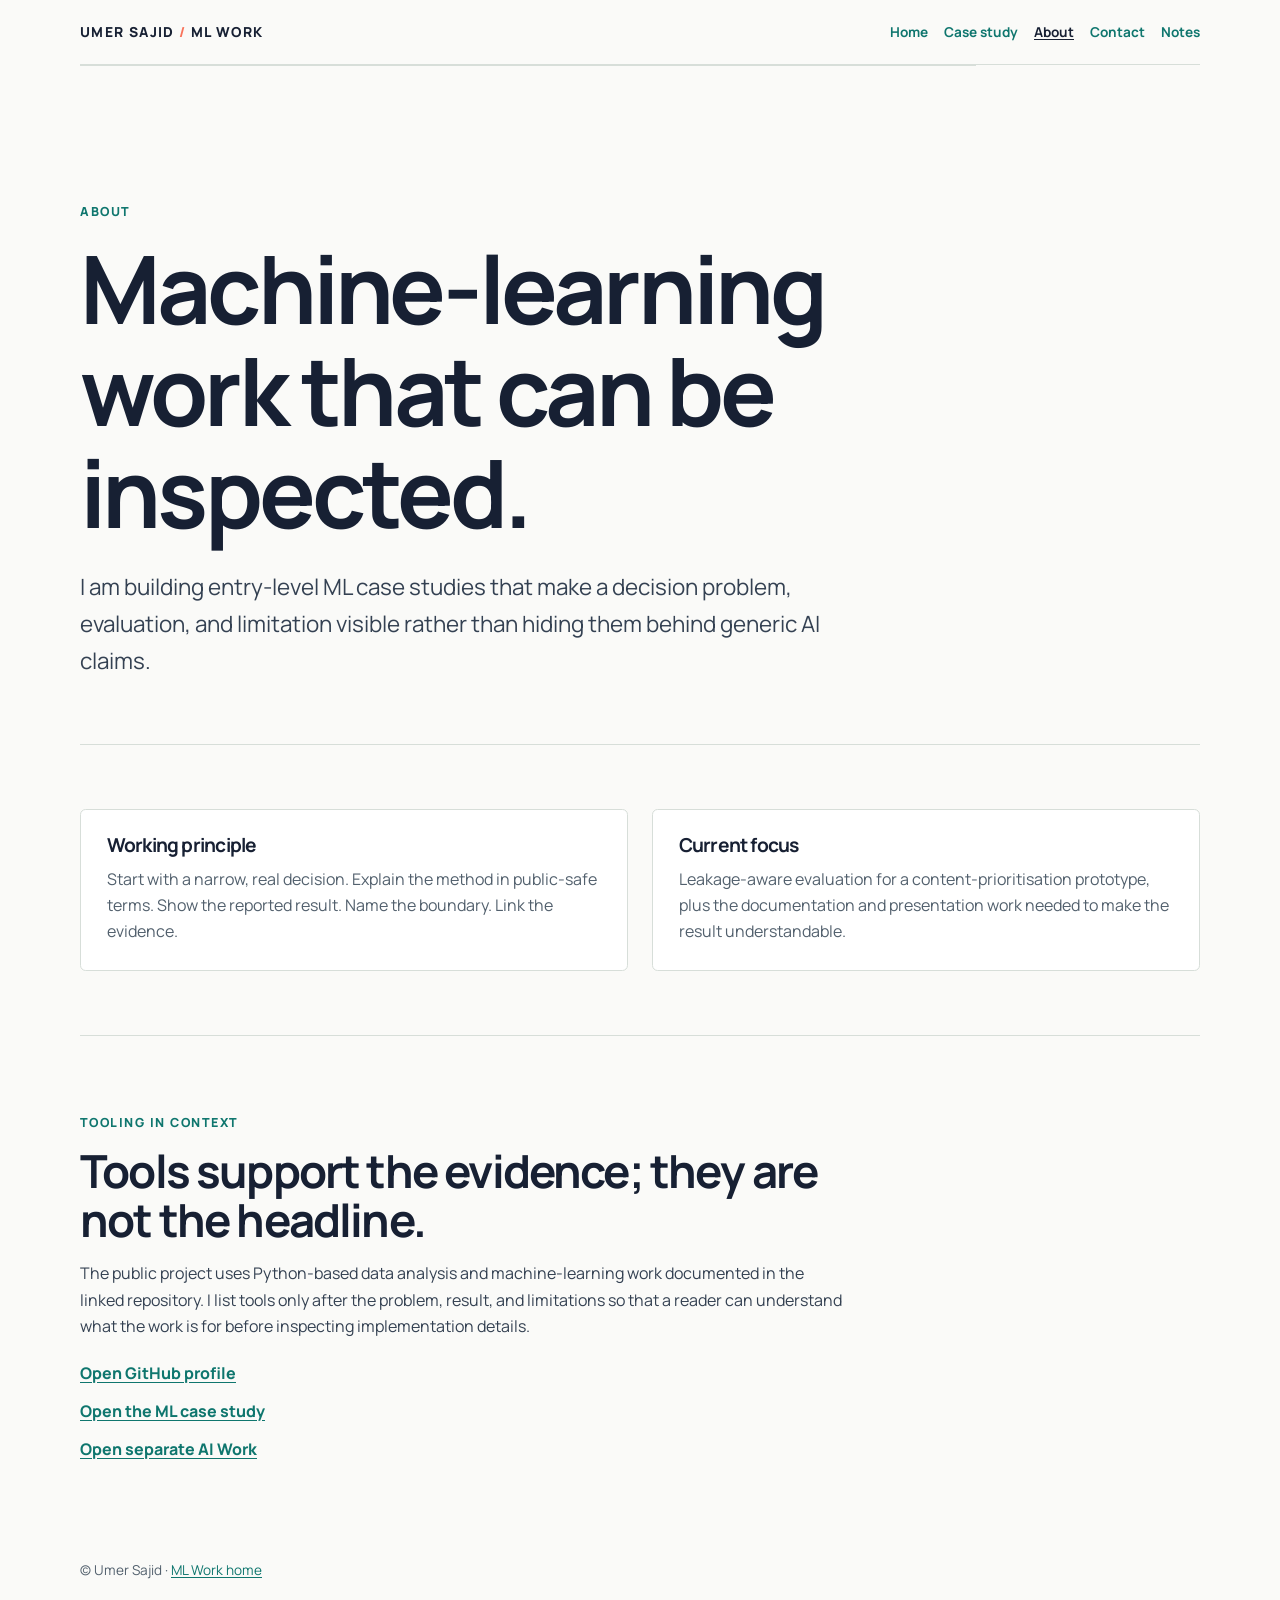
==== docs/about.html @ 9afabbe7 "Build Week 5 public ML Work site" ====
<!doctype html>
<html lang="en">
<head>
  <meta charset="utf-8">
  <meta name="viewport" content="width=device-width, initial-scale=1">
  <meta name="description" content="About Umer Sajid’s evidence-led machine-learning work.">
  <title>About | Umer Sajid ML Work</title>
  <link rel="preconnect" href="https://fonts.googleapis.com">
  <link rel="preconnect" href="https://fonts.gstatic.com" crossorigin>
  <link href="https://fonts.googleapis.com/css2?family=Manrope:wght@500;600;700;800&display=swap" rel="stylesheet">
  <link rel="stylesheet" href="site.css">
</head>
<body>
  <header class="site-header">
    <a class="brand" href="index.html">Umer Sajid <span>/</span> ML Work</a>
    <nav aria-label="Primary navigation">
      <a href="index.html">Home</a>
      <a href="case-study.html">Case study</a>
      <a href="about.html" aria-current="page">About</a>
      <a href="contact.html">Contact</a>
      <a href="notes.html">Notes</a>
    </nav>
  </header>
  <main>
    <section class="hero">
      <p class="eyebrow">About</p>
      <h1>Machine-learning work that can be inspected.</h1>
      <p class="lede">I am building entry-level ML case studies that make a decision problem, evaluation, and limitation visible rather than hiding them behind generic AI claims.</p>
    </section>

    <section>
      <div class="grid two">
        <article class="card">
          <h3>Working principle</h3>
          <p>Start with a narrow, real decision. Explain the method in public-safe terms. Show the reported result. Name the boundary. Link the evidence.</p>
        </article>
        <article class="card">
          <h3>Current focus</h3>
          <p>Leakage-aware evaluation for a content-prioritisation prototype, plus the documentation and presentation work needed to make the result understandable.</p>
        </article>
      </div>
    </section>

    <section>
      <p class="section-kicker">Tooling in context</p>
      <div class="prose">
        <h2>Tools support the evidence; they are not the headline.</h2>
        <p>The public project uses Python-based data analysis and machine-learning work documented in the linked repository. I list tools only after the problem, result, and limitations so that a reader can understand what the work is for before inspecting implementation details.</p>
        <div class="link-list">
          <a href="https://github.com/UmerSajid842">Open GitHub profile</a>
          <a href="case-study.html">Open the ML case study</a>
          <a href="https://github.com/UmerSajid842/flyrank-ai-fluency">Open separate AI Work</a>
        </div>
      </div>
    </section>
  </main>
  <footer class="site-footer">© Umer Sajid · <a href="index.html">ML Work home</a></footer>
</body>
</html>
---- docs/site.css ----
:root {
  --teal: #0F766E;
  --ink: #172033;
  --paper: #FAFAF8;
  --coral: #F9735B;
  --line: #D7DED9;
  --muted: #52606D;
  --max: 70rem;
}

* { box-sizing: border-box; }
html { scroll-behavior: smooth; }
body {
  margin: 0;
  background: var(--paper);
  color: var(--ink);
  font-family: "Manrope", system-ui, -apple-system, BlinkMacSystemFont, "Segoe UI", sans-serif;
  line-height: 1.65;
}
a { color: var(--teal); text-underline-offset: .18em; }
a:hover { color: #0a5e58; }

.site-header {
  width: min(100% - 2.25rem, var(--max));
  margin: 0 auto;
  padding: 1.3rem 0;
  display: flex;
  align-items: center;
  justify-content: space-between;
  gap: 1rem;
  border-bottom: 1px solid var(--line);
}
.brand {
  color: var(--ink);
  text-decoration: none;
  font-size: .86rem;
  font-weight: 800;
  letter-spacing: .1em;
  text-transform: uppercase;
}
.brand span { color: var(--coral); }
nav { display: flex; flex-wrap: wrap; justify-content: flex-end; gap: .45rem 1rem; }
nav a { font-size: .85rem; font-weight: 700; text-decoration: none; }
nav a[aria-current="page"] { color: var(--ink); text-decoration: underline; }

main { width: min(100% - 2.25rem, var(--max)); margin: 0 auto; }
.hero { padding: clamp(4.25rem, 11vw, 8.5rem) 0 4rem; max-width: 56rem; }
.eyebrow { margin: 0 0 .9rem; color: var(--teal); font-size: .78rem; font-weight: 800; letter-spacing: .13em; text-transform: uppercase; }
h1, h2, h3 { line-height: 1.08; letter-spacing: -.04em; }
h1 { margin: 0; max-width: 14ch; font-size: clamp(2.8rem, 8vw, 5.9rem); }
h2 { margin: 0 0 1rem; font-size: clamp(1.75rem, 4vw, 2.85rem); }
h3 { margin: 0 0 .5rem; font-size: 1.2rem; }
.lede { margin: 1.6rem 0 0; max-width: 48rem; font-size: clamp(1.08rem, 2.4vw, 1.4rem); color: #344152; }
.actions { display: flex; flex-wrap: wrap; gap: .8rem; margin-top: 2rem; }
.button { display: inline-flex; align-items: center; min-height: 2.85rem; padding: .7rem 1.05rem; border: 1px solid var(--teal); border-radius: .25rem; font-weight: 800; text-decoration: none; }
.button.primary { background: var(--teal); color: white; }
.button.secondary { color: var(--teal); }
.button:hover { opacity: .88; }

section { padding: 4rem 0; border-top: 1px solid var(--line); }
.section-kicker { color: var(--teal); font-size: .78rem; font-weight: 800; letter-spacing: .12em; text-transform: uppercase; }
.grid { display: grid; gap: 1.5rem; }
.grid.two { grid-template-columns: repeat(2, minmax(0, 1fr)); }
.card { padding: 1.6rem; border: 1px solid var(--line); background: white; border-radius: .35rem; }
.card p { margin: .6rem 0 0; color: var(--muted); }
.stat { padding: 1.4rem 0; border-bottom: 1px solid var(--line); }
.stat-value { color: var(--coral); font-size: clamp(2.7rem, 8vw, 5.7rem); font-weight: 800; line-height: 1; letter-spacing: -.06em; }
.stat-label { margin-top: .65rem; max-width: 38rem; color: var(--muted); }
.case-visual { width: 100%; display: block; border: 1px solid var(--line); background: white; }
.caption { margin: .85rem 0 0; color: var(--muted); font-size: .88rem; }
.prose { max-width: 48rem; }
.prose p, .prose li { color: #344152; }
.prose strong { color: var(--ink); }
.prose ul { padding-left: 1.2rem; }
.notice { margin-top: 1.5rem; padding: 1rem 1.1rem; border-left: 4px solid var(--coral); background: #fff4f0; color: #4d2d26; }
.link-list { display: grid; gap: .75rem; margin: 1.25rem 0 0; }
.link-list a { font-weight: 750; }
.site-footer { width: min(100% - 2.25rem, var(--max)); margin: 0 auto; padding: 2rem 0 3rem; color: var(--muted); font-size: .85rem; }

@media (max-width: 43rem) {
  .site-header { align-items: flex-start; flex-direction: column; }
  nav { justify-content: flex-start; }
  .grid.two { grid-template-columns: 1fr; }
  section { padding: 3rem 0; }
}
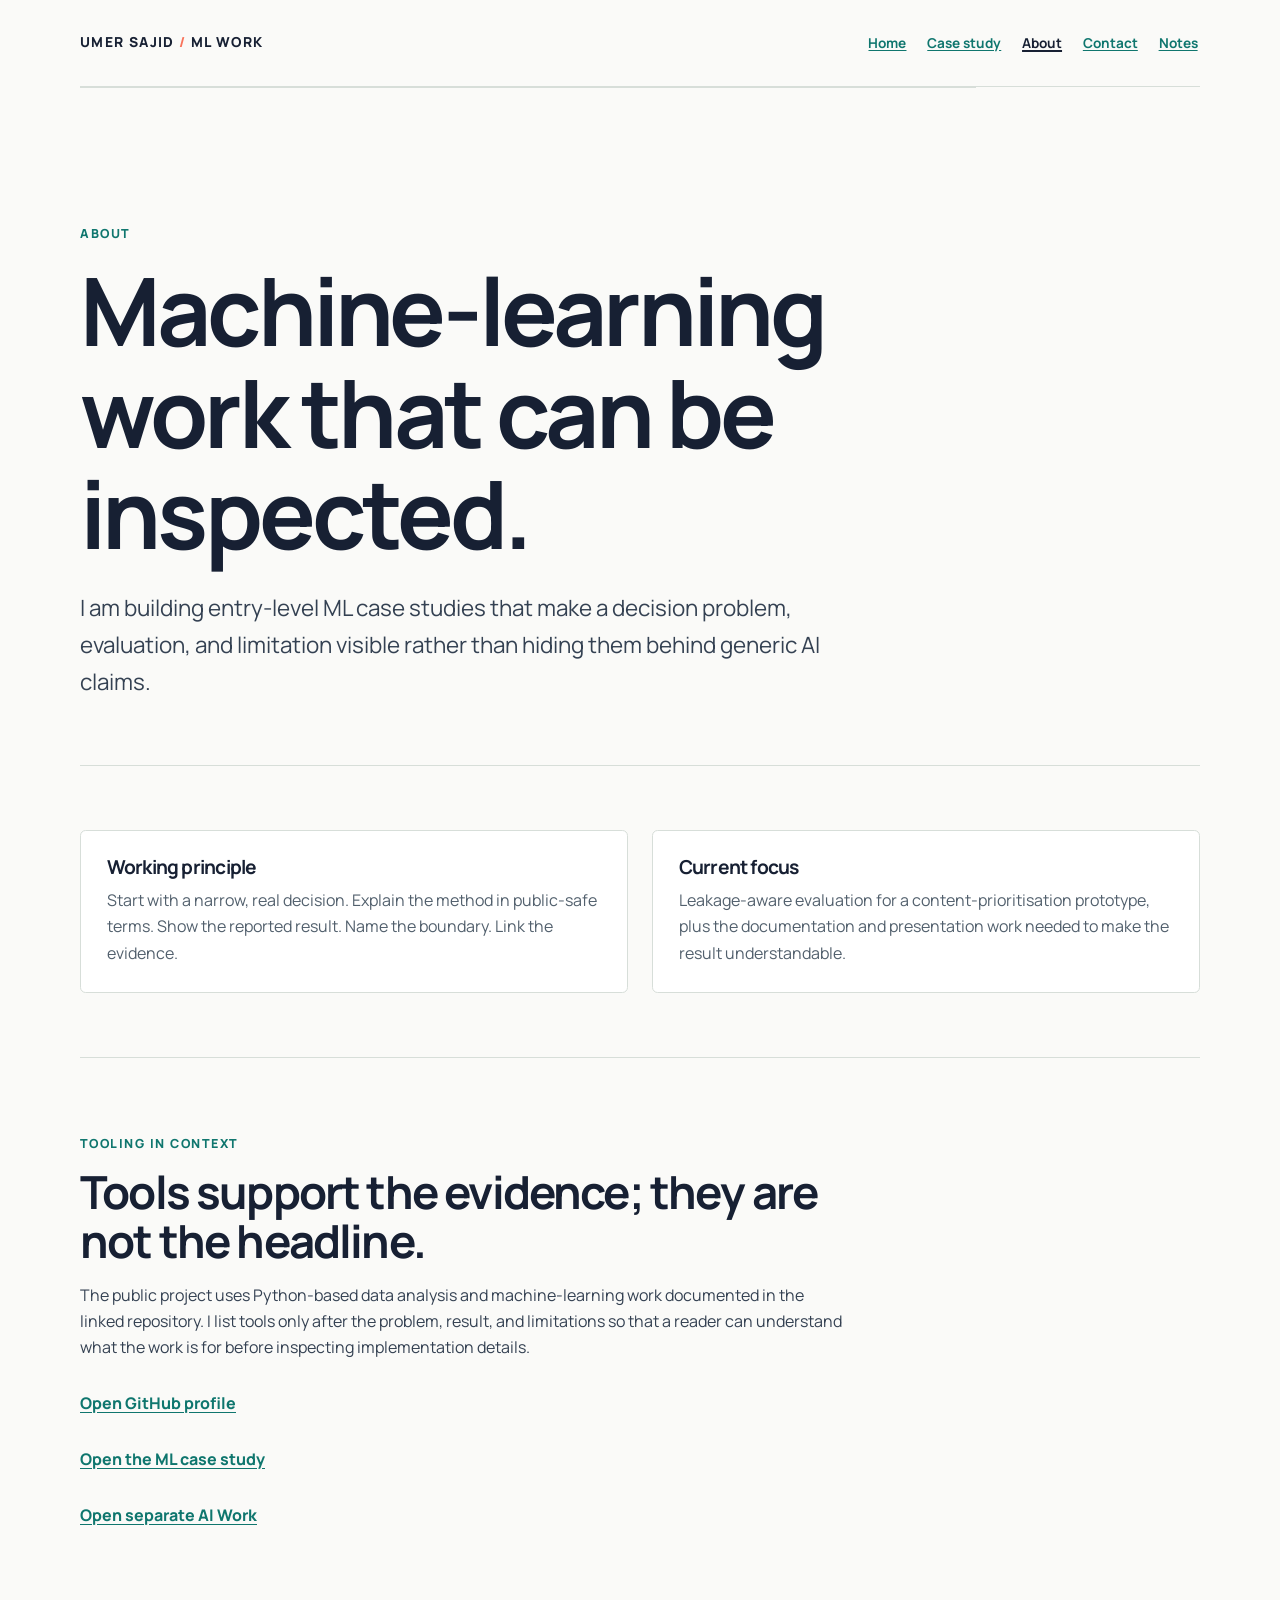
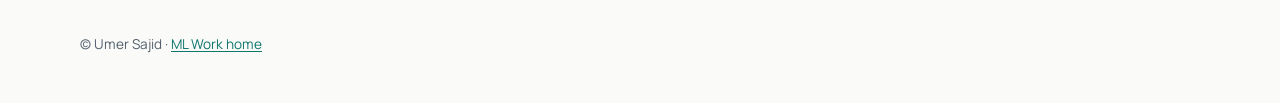
==== commit 553e75f6: "Improve mobile accessibility evidence and navigation" ====
--- a/docs/about.html
+++ b/docs/about.html
@@ -11,6 +11,7 @@
   <link rel="stylesheet" href="site.css">
 </head>
 <body>
+  <a class="skip-link" href="#main-content">Skip to main content</a>
   <header class="site-header">
     <a class="brand" href="index.html">Umer Sajid <span>/</span> ML Work</a>
     <nav aria-label="Primary navigation">
@@ -21,7 +22,7 @@
       <a href="notes.html">Notes</a>
     </nav>
   </header>
-  <main>
+  <main id="main-content">
     <section class="hero">
       <p class="eyebrow">About</p>
       <h1>Machine-learning work that can be inspected.</h1>
--- a/docs/site.css
+++ b/docs/site.css
@@ -19,6 +19,26 @@
 }
 a { color: var(--teal); text-underline-offset: .18em; }
 a:hover { color: #0a5e58; }
+a:focus-visible {
+  outline: 3px solid var(--ink);
+  outline-offset: 3px;
+  border-radius: .2rem;
+}
+.skip-link {
+  position: absolute;
+  left: 1rem;
+  top: -5rem;
+  z-index: 10;
+  padding: .7rem 1rem;
+  background: var(--ink);
+  color: white;
+  font-weight: 800;
+}
+.skip-link:focus-visible { top: 1rem; }
+.button:focus-visible {
+  outline: 3px solid white;
+  box-shadow: 0 0 0 6px var(--ink);
+}
 
 .site-header {
   width: min(100% - 2.25rem, var(--max));
@@ -40,8 +60,17 @@
 }
 .brand span { color: var(--coral); }
 nav { display: flex; flex-wrap: wrap; justify-content: flex-end; gap: .45rem 1rem; }
-nav a { font-size: .85rem; font-weight: 700; text-decoration: none; }
-nav a[aria-current="page"] { color: var(--ink); text-decoration: underline; }
+nav a {
+  display: inline-flex;
+  align-items: center;
+  min-height: 2.75rem;
+  padding: .35rem .15rem;
+  font-size: .85rem;
+  font-weight: 700;
+  text-decoration: underline;
+  text-underline-offset: .18em;
+}
+nav a[aria-current="page"] { color: var(--ink); text-decoration-thickness: .16em; }
 
 main { width: min(100% - 2.25rem, var(--max)); margin: 0 auto; }
 .hero { padding: clamp(4.25rem, 11vw, 8.5rem) 0 4rem; max-width: 56rem; }
@@ -64,7 +93,7 @@
 .card { padding: 1.6rem; border: 1px solid var(--line); background: white; border-radius: .35rem; }
 .card p { margin: .6rem 0 0; color: var(--muted); }
 .stat { padding: 1.4rem 0; border-bottom: 1px solid var(--line); }
-.stat-value { color: var(--coral); font-size: clamp(2.7rem, 8vw, 5.7rem); font-weight: 800; line-height: 1; letter-spacing: -.06em; }
+.stat-value { color: #B64231; font-size: clamp(2.7rem, 8vw, 5.7rem); font-weight: 800; line-height: 1; letter-spacing: -.06em; }
 .stat-label { margin-top: .65rem; max-width: 38rem; color: var(--muted); }
 .case-visual { width: 100%; display: block; border: 1px solid var(--line); background: white; }
 .caption { margin: .85rem 0 0; color: var(--muted); font-size: .88rem; }
@@ -74,7 +103,12 @@
 .prose ul { padding-left: 1.2rem; }
 .notice { margin-top: 1.5rem; padding: 1rem 1.1rem; border-left: 4px solid var(--coral); background: #fff4f0; color: #4d2d26; }
 .link-list { display: grid; gap: .75rem; margin: 1.25rem 0 0; }
-.link-list a { font-weight: 750; }
+.link-list a {
+  display: inline-flex;
+  align-items: center;
+  min-height: 2.75rem;
+  font-weight: 750;
+}
 .site-footer { width: min(100% - 2.25rem, var(--max)); margin: 0 auto; padding: 2rem 0 3rem; color: var(--muted); font-size: .85rem; }
 
 @media (max-width: 43rem) {
